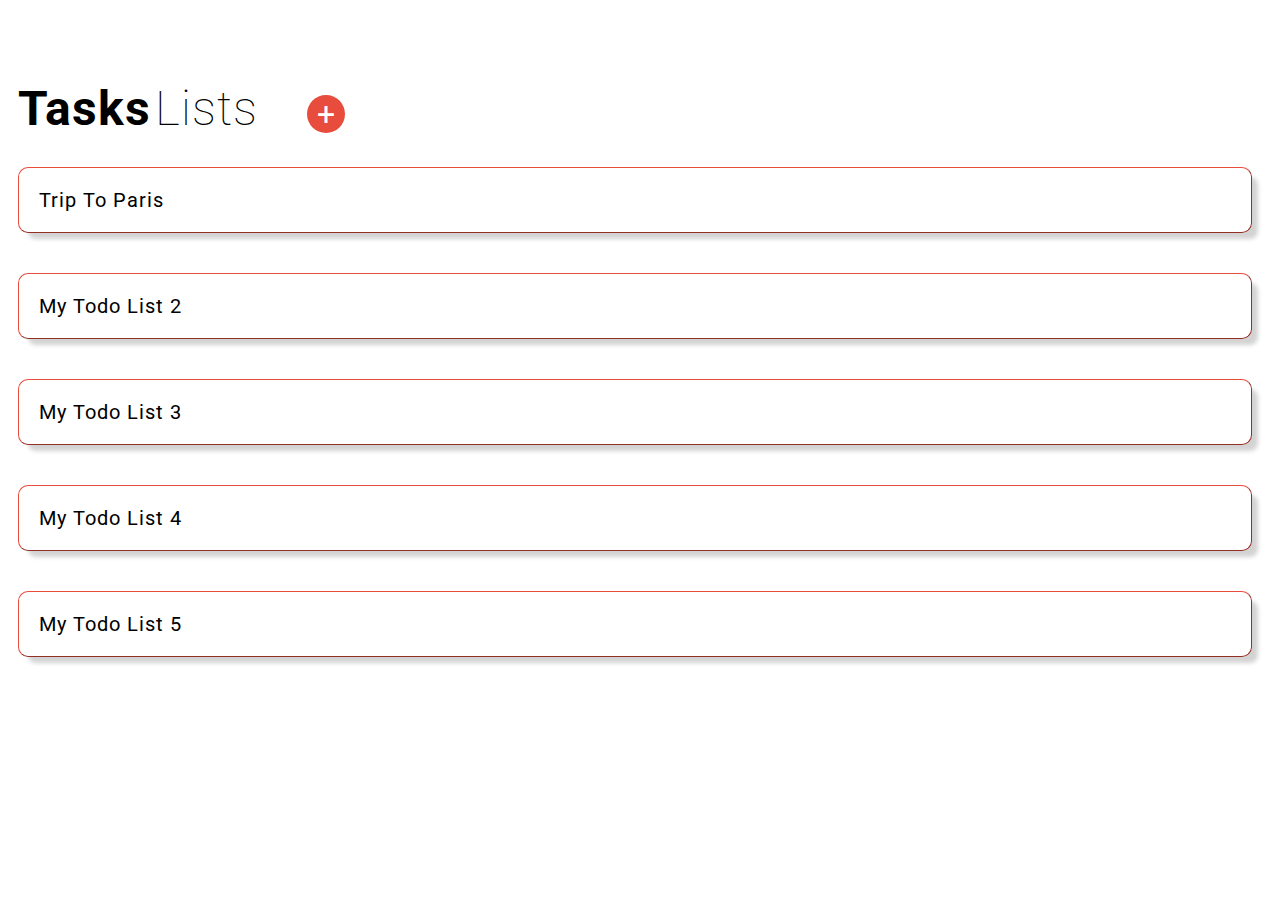
==== index.html @ 645694c9 "Add files via upload" ====
<!DOCTYPE html>
<html>
<head>
	<meta charset="utf-8">
	<meta name="viewport" content="width=device-width, initial-scale=1">
	<link rel="stylesheet" type="text/css" href="style.css">
	<link rel="preconnect" href="https://fonts.googleapis.com">
    <link rel="preconnect" href="https://fonts.gstatic.com" crossorigin>
    <link href="https://fonts.googleapis.com/css2?family=Roboto:wght@100&display=swap" rel="stylesheet">
    <link href="https://fonts.googleapis.com/css2?family=Roboto:wght@700&display=swap" rel="stylesheet">
	<title>Todo Home Mobile</title>
</head>
<body>
	<header class="header">
		<h1 class="tasks">Tasks</h1>
		<h1 class="lists">Lists</h1>
		<a href="index4.html" style="text-decoration: none;">
			<button class="addnewitem" type="button">
				<div class="add" >+</div>
			</button>
		</a>
	</header>
	<div class="maindiv">
		<a href="index3.html" style="text-decoration: none";>
		<div class="paris">Trip To Paris</div>
	    </a>
		<div class="list2">My Todo List 2</div>
		<div class="list3">My Todo List 3</div>
		<div class="list4">My Todo List 4</div>
		<div class="list5">My Todo List 5</div>
	</div>
</body>
</html>
---- style.css ----
.header {
	margin-top: 80px;
	align-content: center;
}

.tasks {
	font-family: 'Roboto', sans-serif;
	font-size: 48px;
	font-weight: 700;
	display: inline;
	margin-left: 10px;
	letter-spacing: 1px;
}
.lists {
	font-family: 'Roboto', sans-serif;
	font-size: 48px;
	font-weight: 100;
	display: inline;
	letter-spacing: 1px;
}
.addnewitem {
	font-family: 'Roboto', sans-serif;
	border-width: 0px 0px 0px 0px;
	background-color: #E74C3C;
	cursor: pointer;
	padding: 0px 10px 0px 10px;
	border-radius: 50%; 
	margin-left: 45px;
}
.add {
	font-size: 32px;
	color: white;
}
.plus {
	font-family: 'Roboto', sans-serif;
	font-size: 40px;
	display: inline-block;
	background-color: #E74C3C;
	padding: 0px 15px 0px 15px;
	border-radius: 50%;
	color: white;
	margin-left: 30px;
}
}
.maindiv {
	display: flex;
	flex-direction: column;
}
.paris{
	font-family: 'Roboto', sans-serif;
	font-size: 20px;
	color: black;
	margin: 30px 20px 40px 10px;
    box-sizing: border-box;
    border: 1px outset #E74C3C;
    box-shadow: 8px 8px 4px -2px lightgrey;
    border-radius: 10px;
    padding: 20px 0px 20px 20px;
    letter-spacing: 1px;
}
.list2 {
	font-family: 'Roboto', sans-serif;
	font-size: 20px;
	margin: 20px 20px 40px 10px;
    box-sizing: border-box;
    border: 1px outset #E74C3C;
    box-shadow: 8px 8px 4px -2px lightgrey;
    border-radius: 10px;
    padding: 20px 0px 20px 20px;
    letter-spacing: 1px;
}
.list3 {
	font-family: 'Roboto', sans-serif;
	font-size: 20px;
	margin: 20px 20px 40px 10px;
    box-sizing: border-box;
    border: 1px outset #E74C3C;
    box-shadow: 8px 8px 4px -2px lightgrey;
    border-radius: 10px;
    padding: 20px 0px 20px 20px;
    letter-spacing: 1px;
}
.list4 {
	font-family: 'Roboto', sans-serif;
	font-size: 20px;
	margin: 20px 20px 40px 10px;
    box-sizing: border-box;
    border: 1px outset #E74C3C;
    box-shadow: 8px 8px 4px -2px lightgrey;
    border-radius: 10px;
    padding: 20px 0px 20px 20px;
    letter-spacing: 1px;	
}
.list5 {
	font-family: 'Roboto', sans-serif;
	font-size: 20px;
	margin: 20px 20px 40px 10px;
    box-sizing: border-box;
    border: 1px outset #E74C3C;
    box-shadow: 8px 8px 4px -2px lightgrey;
    border-radius: 10px;
    padding: 20px 0px 20px 20px;
    letter-spacing: 1px;
}
.addnewlist {
	box-sizing: border-box;
	border-width: 100px;
    padding-left: 50px;
    padding-right: 50px;
    margin: 50px 20px 0px 20px;
    border-radius: 10px;
    border: 1px outset #E74C3C;
	box-shadow: 10px 10px 5px -2px lightgrey;
}
.newlist {
	font-family: 'Roboto', sans-serif;
	text-align: center;
	color: #E74C3C;
	font-size: 22px;
}
.text {
	width: 100%;
	padding: 10px 50px;
	border-width: 100%;
	margin: auto;
    border: 1px solid #E74C3C;
    border-radius: 4px;
    box-sizing: border-box;
    box-shadow: 5px 5px 5px -2px lightgrey;
}
.button {
	margin: 20px 0px 20px 60px;
	padding: 5px 5px 5px 5px;
	background-color: #E74C3C;
	border-radius: 15px;
	border: 1px solid #E74C3C;
}



/*for index2*/



.addnewlist {
	box-sizing: border-box;
	border-width: 100px;
    padding-left: 50px;
    padding-right: 50px;
    margin: 50px 20px 0px 20px;
    border-radius: 10px;
    border: 1px outset #E74C3C;
	box-shadow: 10px 10px 5px -2px lightgrey;
}
.newlist {
	font-family: 'Roboto', sans-serif;
	text-align: center;
	color: #E74C3C;
	font-size: 22px;
}
.text2 {
	width: 100%;
	padding: 10px 50px;
	border-width: 100%;
	margin: auto;
    border: 1px solid #E74C3C;
    border-radius: 4px;
    box-sizing: border-box;
    box-shadow: 5px 5px 5px -2px lightgrey;
}
.button2 {
	margin: 20px 0px 20px 60px;
	padding: 5px 5px 5px 5px;
	background-color: #E74C3C;
	border-radius: 15px;
	border: 1px solid #E74C3C;
}
.button2:hover {
	cursor: pointer;
}
.add1 {
	color: white;
	padding-left: 20px;
	padding-right: 20px;
	font-size: 16px;
}


/*for index3*/



.header2 {
	margin-top: 100px;
	align-content: center;
}
.backbutton {
	font-family: 'Roboto', sans-serif;
	border-width: 0px 0px 0px 0px;
	background-color: #E74C3C;
	cursor: pointer;
	padding: 0px 5px 5px 5px;
	border-radius: 50%; 
	margin-right: 10px;
	margin-left: 10px;
}
.arrow2 {
	color: white;
	font-size: 24px;
}
.heading1 {
	font-family: 'Roboto', sans-serif;
	margin-bottom: 25px;
	font-weight: 500;
	font-size: 35px;
	display: inline;
}
.paris2 {
	font-family: 'Roboto', sans-serif;
	border: 1px outset #E74C3C;
	box-shadow: 10px 10px 5px -2px lightgrey;
	border-radius: 10px;
	margin-left: 50px;
    margin-right: 50px;
    margin-top: 50px;
    padding-bottom: 20px;
	font-size: 24px;
	font-weight: 100;
}
.heading2 {
	font-family: 'Roboto', sans-serif;
	text-align: center;
	margin-bottom: 5px;
	margin-left: 45px;
	margin-right: 45px;
	color: #E74C3C;
}
.underline {
	border-bottom: 1px solid black;
	margin-left: 65px;
	margin-top: 10px;
}
.completedtask {
	color: #E74C3C;
	text-align: right;
	margin-right: 37px;
	margin-top: 40px;
	text-decoration: line-through solid #E74C3C 4px;
	font-weight: 300;
	font-size: 21px;
}
.checkbox {
	margin-left: 35px;
	width: 18px;
	height: 18px;
}
.pendingtask {
font-size: 20px;
}
.addnewitem2 {
	border-width: 0px 0px 0px 0px;
	background-color: #E74C3C;
	cursor: pointer;
	margin-left: 180px;
    margin-top: 100px;
	font-family: 'Roboto', sans-serif;
	padding: 0px 10px 0px 10px;
	border-radius: 50%;
	font-weight: 100; 
}
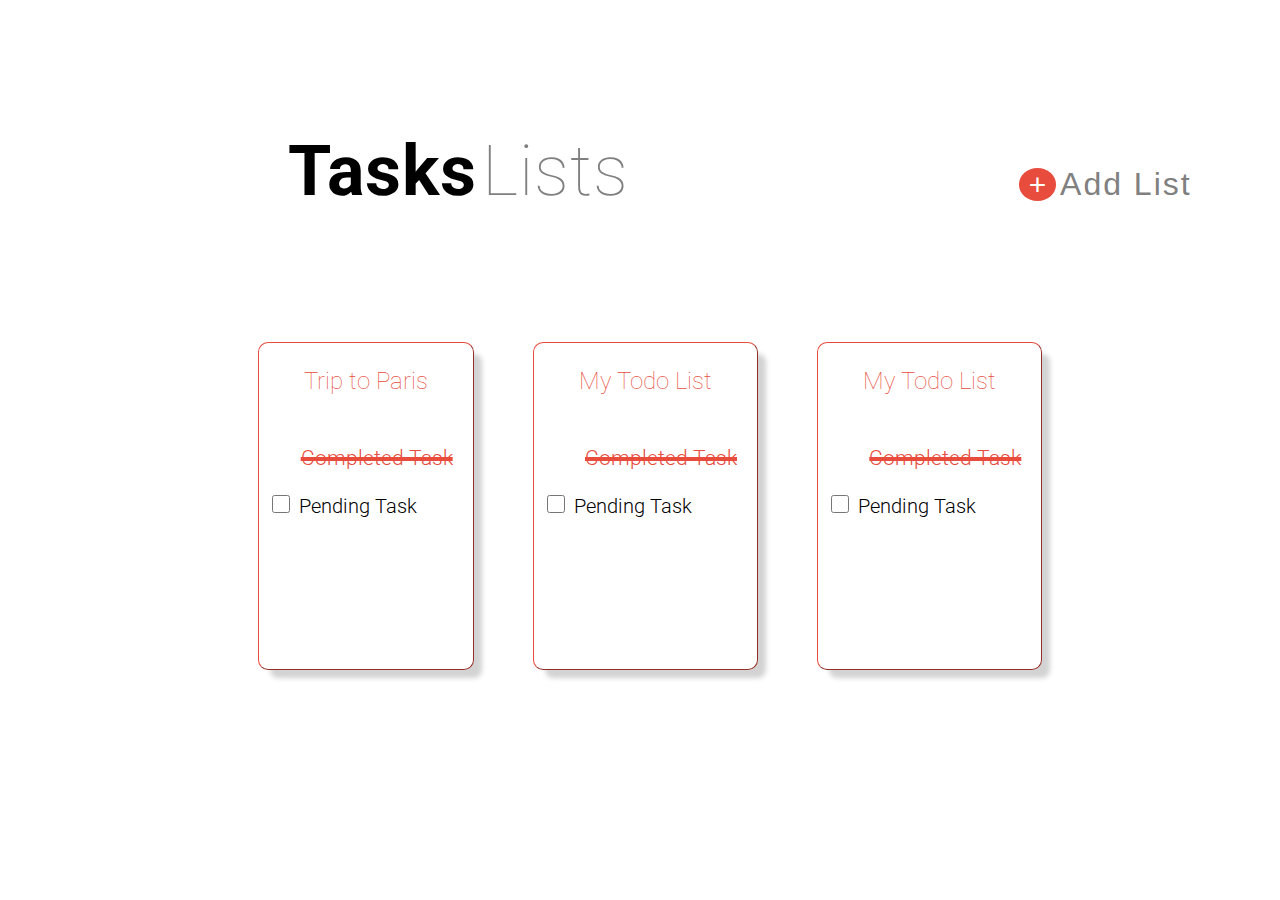
==== commit f278a83a: "Add files via upload" ====
--- a/index.html
+++ b/index.html
@@ -1,33 +1,70 @@
 <!DOCTYPE html>
-<html>
+<html lang="en">
 <head>
-	<meta charset="utf-8">
-	<meta name="viewport" content="width=device-width, initial-scale=1">
-	<link rel="stylesheet" type="text/css" href="style.css">
-	<link rel="preconnect" href="https://fonts.googleapis.com">
+    <meta charset="UTF-8">
+    <meta http-equiv="X-UA-Compatible" content="IE=edge">
+    <meta name="viewport" content="width=device-width, initial-scale=1.0">
+    <link rel="stylesheet" media="screen and (min-width: 900px)" href="widescreen.css">
+    <link rel="stylesheet" media="screen and (max-width: 600px)" href="smallscreen.css">
+    <link rel="preconnect" href="https://fonts.googleapis.com">
     <link rel="preconnect" href="https://fonts.gstatic.com" crossorigin>
     <link href="https://fonts.googleapis.com/css2?family=Roboto:wght@100&display=swap" rel="stylesheet">
     <link href="https://fonts.googleapis.com/css2?family=Roboto:wght@700&display=swap" rel="stylesheet">
-	<title>Todo Home Mobile</title>
+    <title>Todo Home Mobile</title>
 </head>
 <body>
-	<header class="header">
-		<h1 class="tasks">Tasks</h1>
-		<h1 class="lists">Lists</h1>
-		<a href="index4.html" style="text-decoration: none;">
-			<button class="addnewitem" type="button">
-				<div class="add" >+</div>
-			</button>
-		</a>
-	</header>
-	<div class="maindiv">
-		<a href="index3.html" style="text-decoration: none";>
-		<div class="paris">Trip To Paris</div>
-	    </a>
-		<div class="list2">My Todo List 2</div>
-		<div class="list3">My Todo List 3</div>
-		<div class="list4">My Todo List 4</div>
-		<div class="list5">My Todo List 5</div>
-	</div>
+    <header class="header">
+        <h1 class="tasks">Tasks</h1>
+        <h1 class="lists">Lists</h1>
+        <a href="index1.html" style="text-decoration: none;">
+            <button type="button" class="addnewitem">
+                <div class="add" >+</div>
+            </button>
+        </a>
+        <a href="index1.html">
+            <button type="button" class="button2">
+            <div class="plus">+</div>
+            <p class="addlist">Add List</p>
+        </button>
+        </a>
+    </header>
+    <div class="maindiv">
+        <a href="index2.html" style="text-decoration: none";>
+        <div class="paris">Trip To Paris</div>
+        </a>
+        <div class="list2">My Todo List 2</div>
+        <div class="list3">My Todo List 3</div>
+        <div class="list4">My Todo List 4</div>
+        <div class="list5">My Todo List 5</div>
+    </div>
+        <div class="listdiv">
+        <a href="index2.html" style="text-decoration: none;">
+        <div class="paris1"> 
+            <p class="heading">Trip to Paris</p>
+            <div class="underline"></div>
+            <p class="completedtask">Completed Task</p>
+            <input type="checkbox" class="checkbox">
+            <label class="pendingtask"> Pending Task</label>
+        </div>
+        </a>
+        <a href="index3.html" style="text-decoration: none;">
+        <div class="mylist">
+            <p class="heading">My Todo List</p>
+            <div class="underline"></div>
+            <p class="completedtask">Completed Task</p>
+            <input type="checkbox" class="checkbox">
+            <label class="pendingtask"> Pending Task</label>
+        </div>
+        </a>
+        <a href="index3.html" style="text-decoration: none;">
+        <div class="mylist2">
+            <p class="heading">My Todo List</p>
+            <div class="underline"></div>
+            <p class="completedtask">Completed Task</p>
+            <input type="checkbox" class="checkbox">
+            <label class="pendingtask"> Pending Task</label>
+        </div>
+        </a>
+    </div>
 </body>
 </html>--- a/widescreen.css
+++ b/widescreen.css
@@ -0,0 +1,379 @@
+.header {
+	margin-left: 280px;
+	margin-top: 130px;
+	margin-bottom: 40px;
+	letter-spacing: 1px;
+}
+.tasks {
+	font-family: roboto ;
+	display: inline;
+	font-size: 70px;
+	font-weight: 700;
+}
+.lists {
+	font-family: 'Roboto', sans-serif;
+	font-weight: lighter;
+	display: inline;
+	font-size: 70px;
+	color: grey;
+}
+.button2 {
+	border-width: 1px 0px 0px 0px;
+	border-color: white;
+	border-radius: 5px;
+	background-color: white;
+	margin-left: 350px;
+	cursor: pointer;
+}
+.button2:hover {
+	background-color: orangered;
+}
+
+.plus {
+	background-color: #E74C3C;
+	margin: auto;
+	padding: 0px 10px 0px 10px;
+	border-radius: 50%;
+	display: inline;
+	font-size: 30px;
+	color: white;
+	font-weight: 300;
+}
+.addlist {
+	display: inline;
+	font-size: 32px;
+	font-weight: 100;
+	letter-spacing: 2px;
+	color: grey;
+}
+.listdiv {
+	flex-wrap: wrap;
+	font-family: 'Roboto', sans-serif;
+	box-sizing: border-box;
+	display: flex;
+	justify-content: space-around;
+	margin-left: 220px;
+	margin-right: 200px;
+}
+.paris1 {
+	border: 1px outset #E74C3C;
+	box-shadow: 10px 10px 5px -2px lightgrey;
+	border-radius: 10px;
+	padding-bottom: 150px;
+	font-size: 24px;
+	font-weight: 100;
+}
+.paris1:hover {
+	cursor: pointer;
+	transform: scale(1.1);
+}
+.paris1:active {
+	background-color: grey;
+}
+.heading {
+	text-align: center;
+	margin-bottom: 5px;
+	margin-left: 45px;
+	margin-right: 45px;
+	color: #E74C3C;
+
+}
+.underline {
+	border-bottom: 1px solid grey;
+	margin-left: 48px;
+	margin-top: 10px;
+}
+.completedtask {
+	color: #E74C3C;
+	text-align: right;
+	margin-right: 20px;
+	margin-top: 40px;
+	text-decoration: line-through solid #E74C3C 4px;
+	font-weight: 300;
+	font-size: 21px;
+}
+.checkbox {
+	margin-left: 13px;
+	width: 18px;
+	height: 18px;
+}
+.checkbox:hover {
+	cursor: pointer;
+}
+.pendingtask {
+	font-size: 20px;
+	font-weight: 300;
+	color:black;
+	}
+.mylist {
+	border: 1px outset #E74C3C;
+	box-shadow: 10px 10px 5px -2px lightgrey;
+	border-radius: 10px;
+	padding-bottom: 150px;
+	font-size: 24px;
+	font-weight: 100;
+}
+.mylist:hover {
+	cursor: pointer;
+	transform: scale(1.1);
+}
+.mylist:active {
+	background-color: grey;
+}
+.mylist2 {
+	border: 1px outset #E74C3C;
+	box-shadow: 10px 10px 5px -2px lightgrey;
+	border-radius: 10px;
+	padding-bottom: 150px;
+	font-size: 24px;
+	font-weight: 100;
+}
+.mylist2:hover {
+	cursor: pointer;
+	transform: scale(1.1);
+}
+.mylist2:active {
+	background-color: grey;
+}
+
+
+/*css for index1*/
+
+
+
+.addnewlist2 {
+	box-sizing: border-box;
+	border-width: 100px;
+    padding-left: 50px;
+    padding-right: 50px;
+    margin: 100px 450px 0px 450px;
+    border-radius: 10px;
+    border: 1px outset #E74C3C;
+	box-shadow: 10px 10px 5px -2px lightgrey;
+}
+.newlist2 {
+	font-family: 'Roboto', sans-serif;
+	text-align: center;
+	color: #E74C3C;
+	font-size: 22px;
+}
+.text2 {
+	width: 100%;
+	padding: 10px 50px;
+	border-width: 100%;
+	margin: auto;
+    border: 1px solid #E74C3C;
+    border-radius: 4px;
+    box-sizing: border-box;
+    box-shadow: 5px 5px 5px -2px lightgrey;
+}
+.button4 {
+	margin: 20px 0px 20px 165px;
+	padding: 5px 5px 5px 5px;
+	background-color: #E74C3C;
+	border-radius: 15px;
+	border: 1px solid #E74C3C;
+}
+.button4:hover {
+	cursor: pointer;
+	background-color: orangered;
+}
+.add2 {
+	color: white;
+	padding-left: 20px;
+	padding-right: 20px;
+	font-size: 16px;
+}
+
+/*css for index2*/
+
+
+
+.heading3 {
+	font-family: 'Roboto', sans-serif;
+	text-align: center;
+	margin-top: 0px;
+	font-weight: 900;
+	font-size: 61px;
+}
+.backbutton2{
+	font-family: 'Roboto', sans-serif;
+	margin-left: 600px;
+}
+.button3 {
+	border-width: 0px 0px 0px 0px;
+	border-color: white;
+	border-radius: 5px;
+	background-color: white;
+	cursor: pointer;
+	margin-left: 45px;
+}
+.button3:hover {
+	background-color: orangered;
+}
+.arrow {
+	font-family: 'Roboto', sans-serif;
+	display: inline;
+	background-color: #E74C3C;
+	padding: 1px 5px 1px 5px;
+	border-radius: 50%;
+	font-size: 30px;
+	color: white;
+	font-weight: 900;
+	margin-right: 15px;
+}
+.back {
+	display: inline;
+	font-size: 32px;
+	font-weight: 300;
+	color: grey;
+	margin-top: 20px;
+	letter-spacing: 1.5px;
+}
+.paris3 {
+	width: 450px;
+	font-family: 'Roboto', sans-serif;
+	border: 1px outset #E74C3C;
+	box-shadow: 10px 10px 5px -2px lightgrey;
+	border-radius: 10px;
+	margin-left: 480px;
+    margin-right: 470px;
+    margin-top: 50px;
+    padding-bottom: 30px;
+	padding-top: 20px;
+	font-size: 24px;
+	font-weight: 100;
+}
+.paris3:hover {
+	cursor: pointer;
+	transform: scale(1.1);
+}
+.heading4 {
+	font-family: 'Roboto', sans-serif;
+	text-align: center;
+	font-weight: 400;
+	font-size: 32px;
+	margin-bottom: 5px;
+	color: #E74C3C;
+}
+.underline2 {
+	border-bottom: 1px solid grey;
+	margin-left: 150px;
+	margin-top: 10px;
+}
+.completedtask3 {
+	color: #E74C3C;
+	text-align: right;
+	margin-right: 130px;
+	margin-top: 40px;
+	text-decoration: line-through solid #E74C3C 4px;
+	font-weight: 400;
+	font-size: 25px;
+}
+.checkbox3 {
+	margin-left: 130px;
+	width: 18px;
+	height: 18px;
+}
+.checkbox3:hover {
+	cursor: pointer;
+}
+.pendingtask3 {
+font-size: 22px;
+font-weight: 300;
+}
+.addnewitem3 {
+	border-width: 0px 0px 0px 0px;
+	border-color: white;
+	background-color: #E74C3C;
+	cursor: pointer;
+	margin-right: 15px;
+	margin-left: 390px;
+    margin-top: 100px;
+	font-family: 'Roboto', sans-serif;
+	padding: 3px 12px 3px 12px;
+	border-radius: 50%;
+	display: inline;
+	font-size: 30px;
+	color: white;
+	font-weight: 300; 
+}
+
+
+
+
+
+/*smallscreencss*/
+
+
+
+.addnewitem {
+	visibility: hidden;
+}
+.add {
+	visibility: hidden;
+}
+.maindiv {
+	visibility: hidden;
+}
+.paris {
+	visibility: hidden;
+}
+.list2 {
+	visibility: hidden;
+}
+.list3 {
+	visibility: hidden;
+}
+.list4 {
+	visibility: hidden;
+}
+.list5 {
+	visibility: hidden;
+}
+.addnewlist1 {
+	visibility: hidden;
+}
+.newlist1 {
+	visibility: hidden;
+}
+.text1 {
+	visibility: hidden;
+}
+.add1 {
+	visibility: hidden;
+}
+.header2 {
+	visibility: hidden;
+}
+.backbutton {
+	visibility: hidden;
+}
+
+.arrow2 {
+	visibility: hidden;
+}
+.heading1 {
+	visibility: hidden;
+}
+.paris2 {
+	visibility: hidden;
+}
+.heading2 {
+	visibility: hidden;
+}
+.underline {
+	visibility: hidden;
+}
+.completedtask2 {
+	visibility: hidden;
+}
+.checkbox2 {
+	visibility: hidden;
+}
+.pendingtask2 {
+	visibility: hidden;
+}
+.addnewitem2 {
+	visibility: hidden;
+}--- a/smallscreen.css
+++ b/smallscreen.css
@@ -0,0 +1,342 @@
+.header {
+	margin-top: 80px;
+	align-content: center;
+}
+
+.tasks {
+	font-family: 'Roboto', sans-serif;
+	font-size: 48px;
+	font-weight: 700;
+	display: inline;
+	margin-left: 10px;
+	letter-spacing: 1px;
+}
+.lists {
+	font-family: 'Roboto', sans-serif;
+	font-size: 48px;
+	font-weight: 100;
+	display: inline;
+	letter-spacing: 1px;
+}
+.addnewitem {
+	font-family: 'Roboto', sans-serif;
+	border-width: 0px 0px 0px 0px;
+	background-color: #E74C3C;
+	cursor: pointer;
+	padding: 0px 10px 0px 10px;
+	border-radius: 50%; 
+	margin-left: 45px;
+}
+.add {
+	font-size: 32px;
+	color: white;
+}
+.maindiv {
+	display: flex;
+	flex-direction: column;
+}
+.paris{
+	font-family: 'Roboto', sans-serif;
+	font-size: 20px;
+	color: black;
+	margin: 30px 20px 40px 10px;
+    box-sizing: border-box;
+    border: 1px outset #E74C3C;
+    box-shadow: 8px 8px 4px -2px lightgrey;
+    border-radius: 10px;
+    padding: 20px 0px 20px 20px;
+    letter-spacing: 1px;
+}
+.list2 {
+	font-family: 'Roboto', sans-serif;
+	font-size: 20px;
+	margin: 20px 20px 40px 10px;
+    box-sizing: border-box;
+    border: 1px outset #E74C3C;
+    box-shadow: 8px 8px 4px -2px lightgrey;
+    border-radius: 10px;
+    padding: 20px 0px 20px 20px;
+    letter-spacing: 1px;
+}
+.list3 {
+	font-family: 'Roboto', sans-serif;
+	font-size: 20px;
+	margin: 20px 20px 40px 10px;
+    box-sizing: border-box;
+    border: 1px outset #E74C3C;
+    box-shadow: 8px 8px 4px -2px lightgrey;
+    border-radius: 10px;
+    padding: 20px 0px 20px 20px;
+    letter-spacing: 1px;
+}
+.list4 {
+	font-family: 'Roboto', sans-serif;
+	font-size: 20px;
+	margin: 20px 20px 40px 10px;
+    box-sizing: border-box;
+    border: 1px outset #E74C3C;
+    box-shadow: 8px 8px 4px -2px lightgrey;
+    border-radius: 10px;
+    padding: 20px 0px 20px 20px;
+    letter-spacing: 1px;	
+}
+.list5 {
+	font-family: 'Roboto', sans-serif;
+	font-size: 20px;
+	margin: 20px 20px 40px 10px;
+    box-sizing: border-box;
+    border: 1px outset #E74C3C;
+    box-shadow: 8px 8px 4px -2px lightgrey;
+    border-radius: 10px;
+    padding: 20px 0px 20px 20px;
+    letter-spacing: 1px;
+}
+
+
+/*css for index1*/
+
+
+.addnewlist1 {
+	box-sizing: border-box;
+	border-width: 100px;
+    padding-left: 50px;
+    padding-right: 50px;
+    margin: 50px 20px 0px 20px;
+    border-radius: 10px;
+    border: 1px outset #E74C3C;
+	box-shadow: 10px 10px 5px -2px lightgrey;
+}
+.newlist1 {
+	font-family: 'Roboto', sans-serif;
+	text-align: center;
+	color: #E74C3C;
+	font-size: 22px;
+}
+.text1 {
+	width: 100%;
+	padding: 10px 50px;
+	border-width: 100%;
+	margin: auto;
+    border: 1px solid #E74C3C;
+    border-radius: 4px;
+    box-sizing: border-box;
+    box-shadow: 5px 5px 5px -2px lightgrey;
+}
+.button3 {
+	margin: 20px 0px 20px 85px;
+	padding: 5px 5px 5px 5px;
+	background-color: #E74C3C;
+	border-radius: 15px;
+	border: 1px solid #E74C3C;
+}
+.button3:hover {
+	cursor: pointer;
+}
+.add1 {
+	color: white;
+	padding-left: 20px;
+	padding-right: 20px;
+	font-size: 16px;
+}
+
+
+/*css for index2*/
+
+
+
+.header2 {
+	margin-top: 100px;
+	align-content: center;
+}
+.backbutton {
+	font-family: 'Roboto', sans-serif;
+	border-width: 0px 0px 0px 0px;
+	background-color: #E74C3C;
+	cursor: pointer;
+	padding: 0px 5px 5px 5px;
+	border-radius: 50%; 
+	margin-right: 10px;
+	margin-left: 10px;
+}
+.arrow2 {
+	color: white;
+	font-size: 24px;
+}
+.heading1 {
+	font-family: 'Roboto', sans-serif;
+	margin-bottom: 25px;
+	font-weight: 500;
+	font-size: 35px;
+	display: inline;
+}
+.paris2 {
+	font-family: 'Roboto', sans-serif;
+	border: 1px outset #E74C3C;
+	box-shadow: 10px 10px 5px -2px lightgrey;
+	border-radius: 10px;
+	margin-left: 50px;
+    margin-right: 50px;
+    margin-top: 50px;
+    padding-bottom: 20px;
+	font-size: 24px;
+	font-weight: 100;
+}
+.heading2 {
+	font-family: 'Roboto', sans-serif;
+	text-align: center;
+	margin-bottom: 5px;
+	margin-left: 45px;
+	margin-right: 45px;
+	color: #E74C3C;
+}
+.underline {
+	border-bottom: 1px solid black;
+	margin-left: 65px;
+	margin-top: 10px;
+}
+.completedtask2 {
+	color: #E74C3C;
+	text-align: right;
+	margin-right: 37px;
+	margin-top: 40px;
+	text-decoration: line-through solid #E74C3C 4px;
+	font-weight: 300;
+	font-size: 21px;
+}
+.checkbox2 {
+	margin-left: 35px;
+	width: 18px;
+	height: 18px;
+}
+.pendingtask2 {
+font-size: 20px;
+}
+.addnewitem2 {
+	border-width: 0px 0px 0px 0px;
+	background-color: #E74C3C;
+	cursor: pointer;
+	margin-left: 180px;
+    margin-top: 100px;
+	font-family: 'Roboto', sans-serif;
+	padding: 0px 10px 0px 10px;
+	border-radius: 50%;
+	font-weight: 100; 
+}
+
+/*widescreencss*/
+
+.button2 {
+	visibility: hidden;
+}
+.plus {
+	visibility: hidden;
+}
+.addlist{
+	visibility: hidden;
+}
+.listdiv {
+	visibility: hidden;
+}
+.paris1 {
+	visibility: hidden;
+}
+.heading {
+	visibility: hidden;
+}
+.underline {
+	visibility: hidden;
+}
+.completedtask{
+	visibility: hidden;
+}
+.checkbox{
+	visibility: hidden;
+}
+.pendingtask {
+	visibility: hidden;
+}
+.mylist {
+	visibility: hidden;
+}
+.mylist2 {
+	visibility: hidden;
+}
+.addnewlist2 {
+	visibility: hidden;
+}
+.newlist2 {
+	visibility: hidden;
+}
+.text2 {
+	visibility: hidden;
+}
+.button4 {
+	visibility: hidden;
+}
+.add2 {
+	visibility: hidden;
+}
+.heading3 {
+	visibility: hidden;
+}
+.backbutton2 {
+	visibility: hidden;
+}
+.arrow {
+	visibility: hidden;
+}.back {
+	visibility: hidden;
+}
+.paris3 {
+	visibility: hidden;
+}
+.heading4 {
+	visibility: hidden;
+}
+.underline2 {
+	visibility: hidden;
+}
+.completedtask3 {
+	visibility: hidden;
+}
+.checkbox3 {
+	visibility: hidden;
+}
+.pendingtask3 {
+	visibility: hidden;
+}
+.addnewitem3 {
+	visibility: hidden;
+}
+
+
+
+
+
+
+
+
+
+
+
+
+
+
+
+
+
+
+
+
+
+
+
+
+
+
+
+
+
+
+
+
